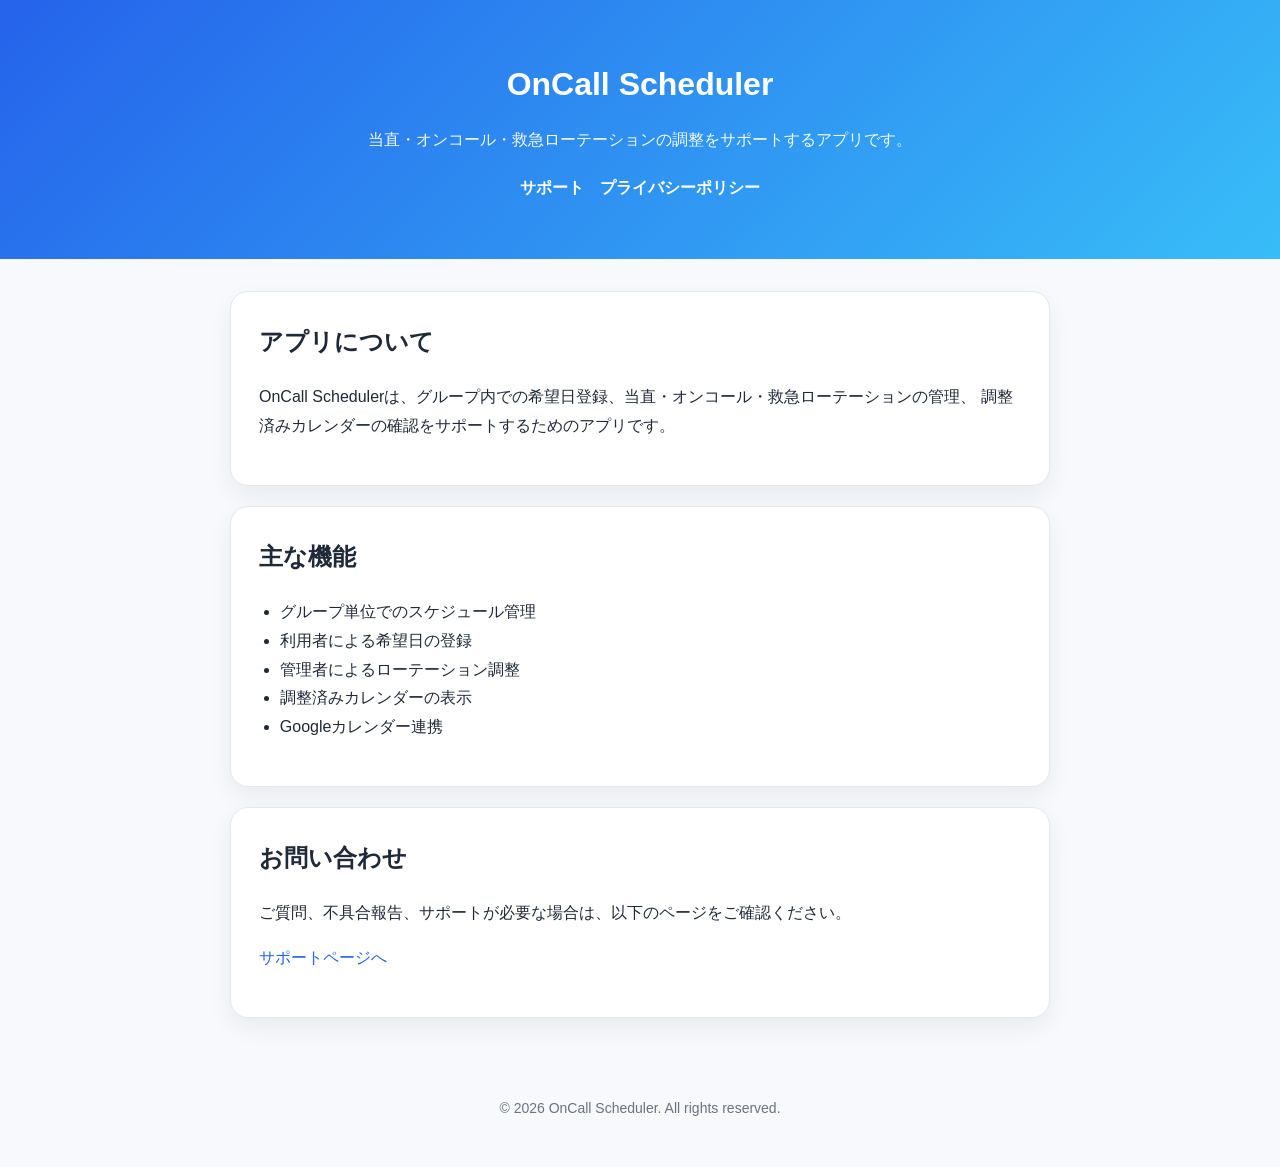
==== index.html @ a82d3717 "Add files via upload" ====
<!DOCTYPE html>
<html lang="ja">
<head>
  <meta charset="UTF-8">
  <meta name="viewport" content="width=device-width, initial-scale=1.0">
  <title>OnCall Scheduler</title>
  <link rel="stylesheet" href="style.css">
</head>
<body>
  <header>
    <h1>OnCall Scheduler</h1>
    <p>当直・オンコール・救急ローテーションの調整をサポートするアプリです。</p>
    <nav class="nav">
      <a href="support.html">サポート</a>
      <a href="privacy.html">プライバシーポリシー</a>
    </nav>
  </header>

  <main>
    <section class="card">
      <h2>アプリについて</h2>
      <p>
        OnCall Schedulerは、グループ内での希望日登録、当直・オンコール・救急ローテーションの管理、
        調整済みカレンダーの確認をサポートするためのアプリです。
      </p>
    </section>

    <section class="card">
      <h2>主な機能</h2>
      <ul>
        <li>グループ単位でのスケジュール管理</li>
        <li>利用者による希望日の登録</li>
        <li>管理者によるローテーション調整</li>
        <li>調整済みカレンダーの表示</li>
        <li>Googleカレンダー連携</li>
      </ul>
    </section>

    <section class="card">
      <h2>お問い合わせ</h2>
      <p>
        ご質問、不具合報告、サポートが必要な場合は、以下のページをご確認ください。
      </p>
      <p><a href="support.html">サポートページへ</a></p>
    </section>
  </main>

  <footer>
    <p>&copy; 2026 OnCall Scheduler. All rights reserved.</p>
  </footer>
</body>
</html>
---- style.css ----
:root {
  --bg: #f7f9fc;
  --card: #ffffff;
  --text: #1f2937;
  --muted: #6b7280;
  --primary: #2563eb;
  --border: #e5e7eb;
}

* {
  box-sizing: border-box;
}

body {
  margin: 0;
  font-family: -apple-system, BlinkMacSystemFont, "Helvetica Neue", "Hiragino Sans", "Yu Gothic", sans-serif;
  background: var(--bg);
  color: var(--text);
  line-height: 1.8;
}

header {
  background: linear-gradient(135deg, #2563eb, #38bdf8);
  color: white;
  padding: 56px 20px;
  text-align: center;
}

header h1 {
  margin: 0;
  font-size: 32px;
}

header p {
  margin-top: 12px;
  font-size: 16px;
  opacity: 0.95;
}

main {
  max-width: 860px;
  margin: 32px auto;
  padding: 0 20px;
}

.card {
  background: var(--card);
  border: 1px solid var(--border);
  border-radius: 18px;
  padding: 28px;
  margin-bottom: 20px;
  box-shadow: 0 10px 24px rgba(15, 23, 42, 0.06);
}

h2 {
  margin-top: 0;
  font-size: 24px;
}

a {
  color: var(--primary);
  text-decoration: none;
}

a:hover {
  text-decoration: underline;
}

ul {
  padding-left: 1.3em;
}

footer {
  text-align: center;
  color: var(--muted);
  padding: 32px 20px;
  font-size: 14px;
}

.nav {
  display: flex;
  gap: 16px;
  justify-content: center;
  flex-wrap: wrap;
  margin-top: 20px;
}

.nav a {
  color: white;
  font-weight: 600;
}

.small {
  color: var(--muted);
  font-size: 14px;
}
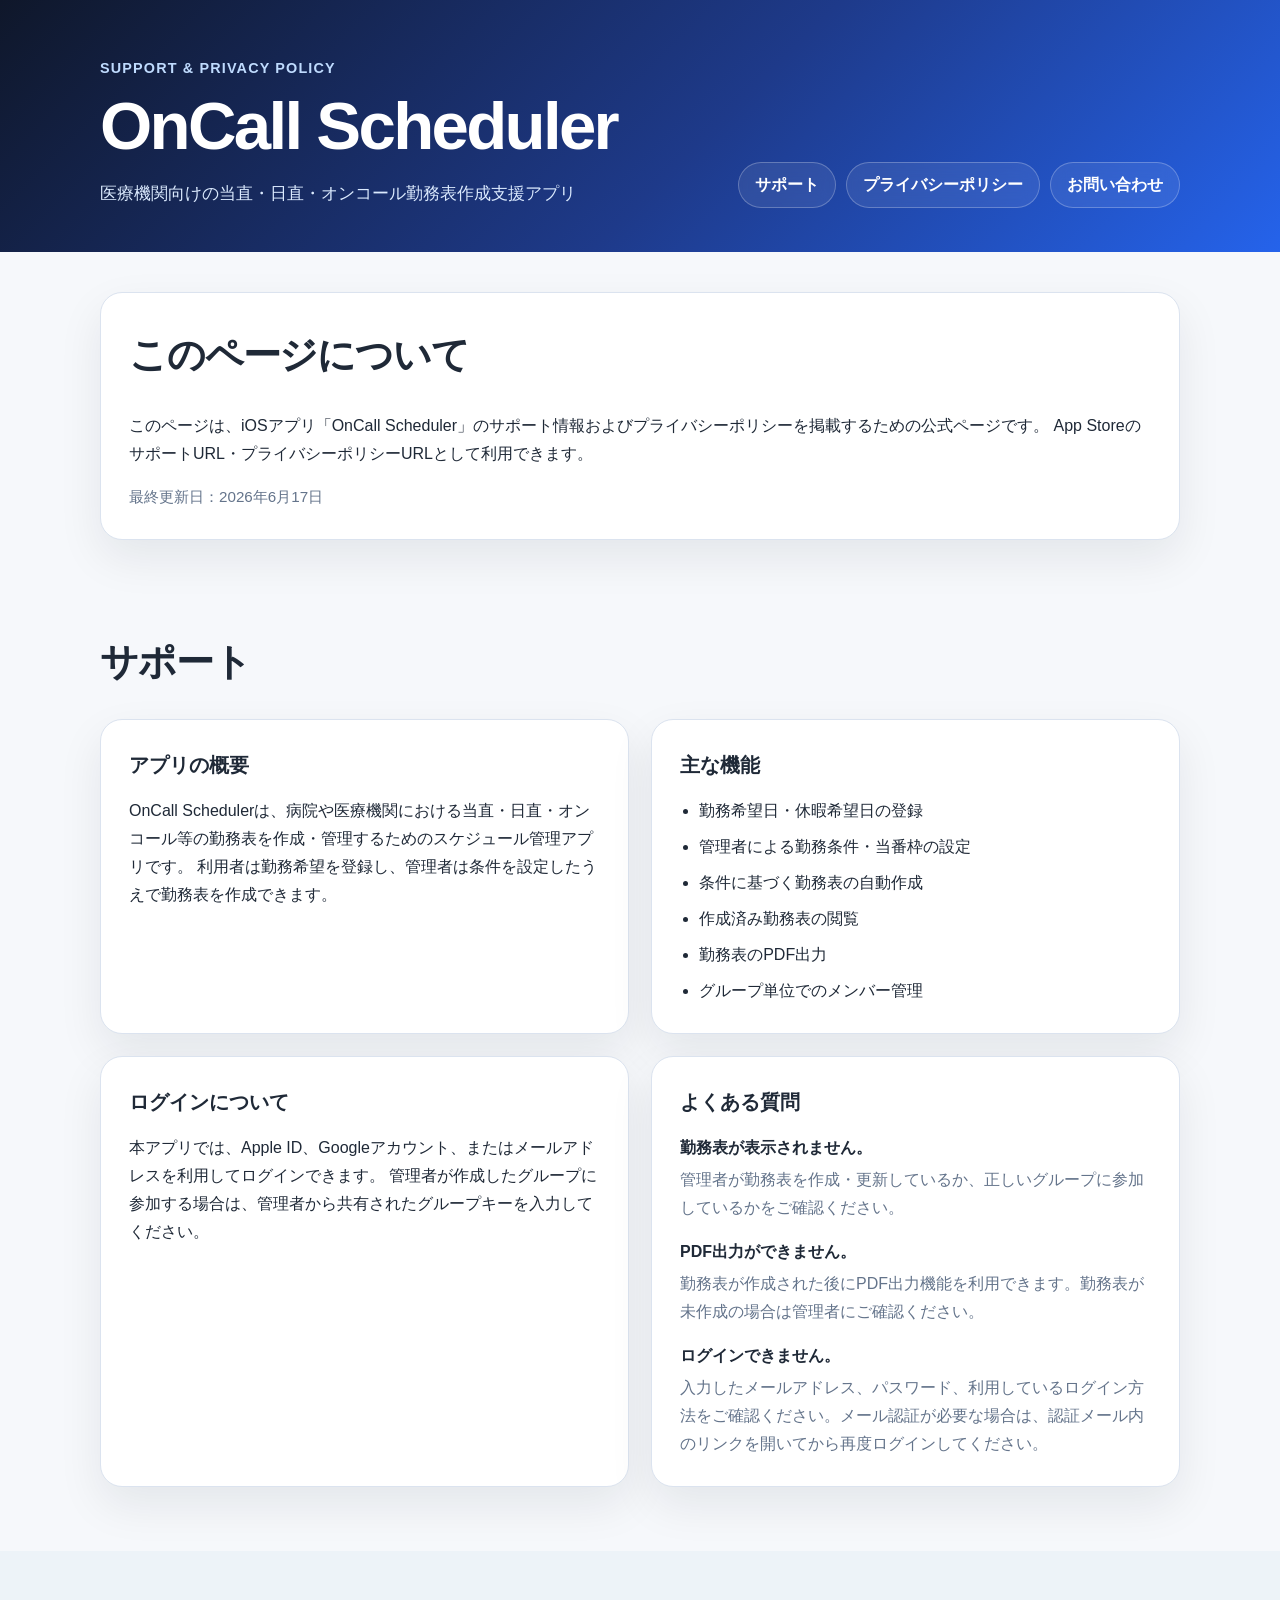
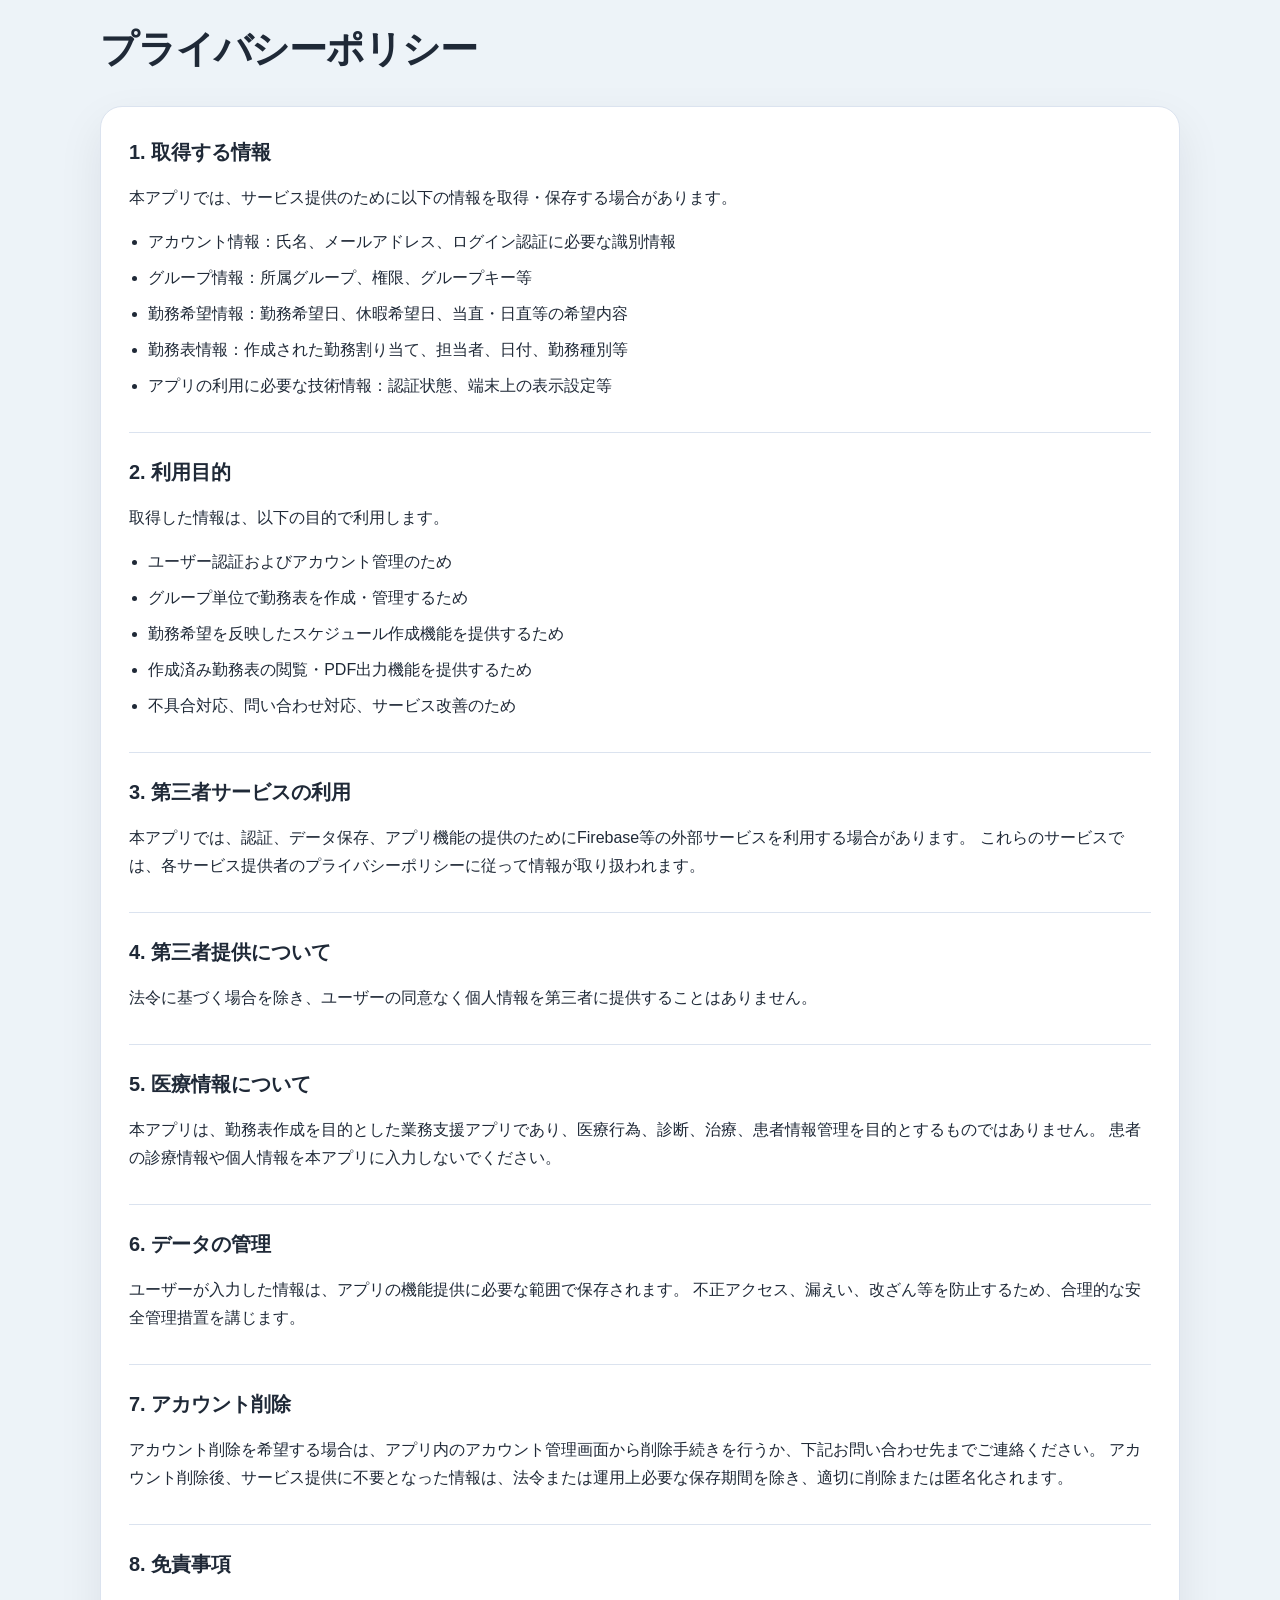
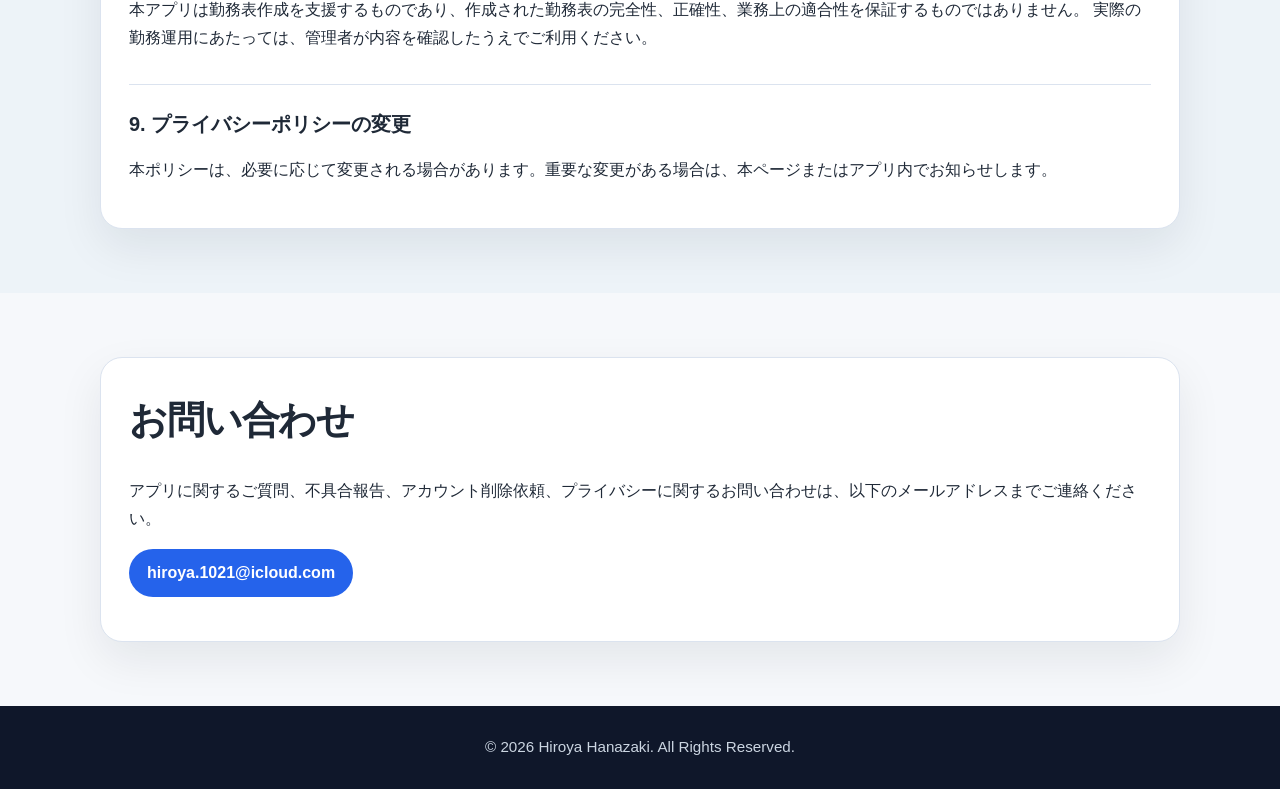
==== commit e1756914: "Add files via upload" ====
--- a/index.html
+++ b/index.html
@@ -1,52 +1,177 @@
 <!DOCTYPE html>
 <html lang="ja">
 <head>
-  <meta charset="UTF-8">
-  <meta name="viewport" content="width=device-width, initial-scale=1.0">
-  <title>OnCall Scheduler</title>
-  <link rel="stylesheet" href="style.css">
+  <meta charset="UTF-8" />
+  <meta name="viewport" content="width=device-width, initial-scale=1.0" />
+  <title>OnCall Scheduler サポート / プライバシーポリシー</title>
+  <meta name="description" content="OnCall Schedulerのサポートページおよびプライバシーポリシーです。" />
+  <link rel="stylesheet" href="style.css" />
 </head>
 <body>
-  <header>
-    <h1>OnCall Scheduler</h1>
-    <p>当直・オンコール・救急ローテーションの調整をサポートするアプリです。</p>
-    <nav class="nav">
-      <a href="support.html">サポート</a>
-      <a href="privacy.html">プライバシーポリシー</a>
-    </nav>
+  <header class="site-header">
+    <div class="container header-inner">
+      <div>
+        <p class="eyebrow">Support & Privacy Policy</p>
+        <h1>OnCall Scheduler</h1>
+        <p class="lead">医療機関向けの当直・日直・オンコール勤務表作成支援アプリ</p>
+      </div>
+      <nav class="nav" aria-label="ページ内ナビゲーション">
+        <a href="#support">サポート</a>
+        <a href="#privacy">プライバシーポリシー</a>
+        <a href="#contact">お問い合わせ</a>
+      </nav>
+    </div>
   </header>
 
   <main>
-    <section class="card">
-      <h2>アプリについて</h2>
-      <p>
-        OnCall Schedulerは、グループ内での希望日登録、当直・オンコール・救急ローテーションの管理、
-        調整済みカレンダーの確認をサポートするためのアプリです。
-      </p>
+    <section class="section hero">
+      <div class="container card">
+        <h2>このページについて</h2>
+        <p>
+          このページは、iOSアプリ「OnCall Scheduler」のサポート情報およびプライバシーポリシーを掲載するための公式ページです。
+          App StoreのサポートURL・プライバシーポリシーURLとして利用できます。
+        </p>
+        <p class="updated">最終更新日：2026年6月17日</p>
+      </div>
     </section>
 
-    <section class="card">
-      <h2>主な機能</h2>
-      <ul>
-        <li>グループ単位でのスケジュール管理</li>
-        <li>利用者による希望日の登録</li>
-        <li>管理者によるローテーション調整</li>
-        <li>調整済みカレンダーの表示</li>
-        <li>Googleカレンダー連携</li>
-      </ul>
+    <section id="support" class="section">
+      <div class="container">
+        <h2>サポート</h2>
+
+        <div class="grid">
+          <article class="card">
+            <h3>アプリの概要</h3>
+            <p>
+              OnCall Schedulerは、病院や医療機関における当直・日直・オンコール等の勤務表を作成・管理するためのスケジュール管理アプリです。
+              利用者は勤務希望を登録し、管理者は条件を設定したうえで勤務表を作成できます。
+            </p>
+          </article>
+
+          <article class="card">
+            <h3>主な機能</h3>
+            <ul>
+              <li>勤務希望日・休暇希望日の登録</li>
+              <li>管理者による勤務条件・当番枠の設定</li>
+              <li>条件に基づく勤務表の自動作成</li>
+              <li>作成済み勤務表の閲覧</li>
+              <li>勤務表のPDF出力</li>
+              <li>グループ単位でのメンバー管理</li>
+            </ul>
+          </article>
+
+          <article class="card">
+            <h3>ログインについて</h3>
+            <p>
+              本アプリでは、Apple ID、Googleアカウント、またはメールアドレスを利用してログインできます。
+              管理者が作成したグループに参加する場合は、管理者から共有されたグループキーを入力してください。
+            </p>
+          </article>
+
+          <article class="card">
+            <h3>よくある質問</h3>
+            <dl>
+              <dt>勤務表が表示されません。</dt>
+              <dd>管理者が勤務表を作成・更新しているか、正しいグループに参加しているかをご確認ください。</dd>
+
+              <dt>PDF出力ができません。</dt>
+              <dd>勤務表が作成された後にPDF出力機能を利用できます。勤務表が未作成の場合は管理者にご確認ください。</dd>
+
+              <dt>ログインできません。</dt>
+              <dd>入力したメールアドレス、パスワード、利用しているログイン方法をご確認ください。メール認証が必要な場合は、認証メール内のリンクを開いてから再度ログインしてください。</dd>
+            </dl>
+          </article>
+        </div>
+      </div>
     </section>
 
-    <section class="card">
-      <h2>お問い合わせ</h2>
-      <p>
-        ご質問、不具合報告、サポートが必要な場合は、以下のページをご確認ください。
-      </p>
-      <p><a href="support.html">サポートページへ</a></p>
+    <section id="privacy" class="section section-muted">
+      <div class="container">
+        <h2>プライバシーポリシー</h2>
+
+        <article class="card policy">
+          <h3>1. 取得する情報</h3>
+          <p>
+            本アプリでは、サービス提供のために以下の情報を取得・保存する場合があります。
+          </p>
+          <ul>
+            <li>アカウント情報：氏名、メールアドレス、ログイン認証に必要な識別情報</li>
+            <li>グループ情報：所属グループ、権限、グループキー等</li>
+            <li>勤務希望情報：勤務希望日、休暇希望日、当直・日直等の希望内容</li>
+            <li>勤務表情報：作成された勤務割り当て、担当者、日付、勤務種別等</li>
+            <li>アプリの利用に必要な技術情報：認証状態、端末上の表示設定等</li>
+          </ul>
+
+          <h3>2. 利用目的</h3>
+          <p>取得した情報は、以下の目的で利用します。</p>
+          <ul>
+            <li>ユーザー認証およびアカウント管理のため</li>
+            <li>グループ単位で勤務表を作成・管理するため</li>
+            <li>勤務希望を反映したスケジュール作成機能を提供するため</li>
+            <li>作成済み勤務表の閲覧・PDF出力機能を提供するため</li>
+            <li>不具合対応、問い合わせ対応、サービス改善のため</li>
+          </ul>
+
+          <h3>3. 第三者サービスの利用</h3>
+          <p>
+            本アプリでは、認証、データ保存、アプリ機能の提供のためにFirebase等の外部サービスを利用する場合があります。
+            これらのサービスでは、各サービス提供者のプライバシーポリシーに従って情報が取り扱われます。
+          </p>
+
+          <h3>4. 第三者提供について</h3>
+          <p>
+            法令に基づく場合を除き、ユーザーの同意なく個人情報を第三者に提供することはありません。
+          </p>
+
+          <h3>5. 医療情報について</h3>
+          <p>
+            本アプリは、勤務表作成を目的とした業務支援アプリであり、医療行為、診断、治療、患者情報管理を目的とするものではありません。
+            患者の診療情報や個人情報を本アプリに入力しないでください。
+          </p>
+
+          <h3>6. データの管理</h3>
+          <p>
+            ユーザーが入力した情報は、アプリの機能提供に必要な範囲で保存されます。
+            不正アクセス、漏えい、改ざん等を防止するため、合理的な安全管理措置を講じます。
+          </p>
+
+          <h3>7. アカウント削除</h3>
+          <p>
+            アカウント削除を希望する場合は、アプリ内のアカウント管理画面から削除手続きを行うか、下記お問い合わせ先までご連絡ください。
+            アカウント削除後、サービス提供に不要となった情報は、法令または運用上必要な保存期間を除き、適切に削除または匿名化されます。
+          </p>
+
+          <h3>8. 免責事項</h3>
+          <p>
+            本アプリは勤務表作成を支援するものであり、作成された勤務表の完全性、正確性、業務上の適合性を保証するものではありません。
+            実際の勤務運用にあたっては、管理者が内容を確認したうえでご利用ください。
+          </p>
+
+          <h3>9. プライバシーポリシーの変更</h3>
+          <p>
+            本ポリシーは、必要に応じて変更される場合があります。重要な変更がある場合は、本ページまたはアプリ内でお知らせします。
+          </p>
+        </article>
+      </div>
+    </section>
+
+    <section id="contact" class="section">
+      <div class="container card">
+        <h2>お問い合わせ</h2>
+        <p>
+          アプリに関するご質問、不具合報告、アカウント削除依頼、プライバシーに関するお問い合わせは、以下のメールアドレスまでご連絡ください。
+        </p>
+        <p class="contact">
+          <a href="mailto:hiroya.1021@icloud.com">hiroya.1021@icloud.com</a>
+        </p>
+      </div>
     </section>
   </main>
 
-  <footer>
-    <p>&copy; 2026 OnCall Scheduler. All rights reserved.</p>
+  <footer class="site-footer">
+    <div class="container">
+      <p>© 2026 Hiroya Hanazaki. All Rights Reserved.</p>
+    </div>
   </footer>
 </body>
 </html>
--- a/style.css
+++ b/style.css
@@ -1,60 +1,30 @@
 :root {
-  --bg: #f7f9fc;
-  --card: #ffffff;
+  --bg: #f6f8fb;
+  --surface: #ffffff;
+  --surface-muted: #edf3f8;
   --text: #1f2937;
-  --muted: #6b7280;
+  --muted: #64748b;
   --primary: #2563eb;
-  --border: #e5e7eb;
+  --primary-dark: #1d4ed8;
+  --border: #dbe3ef;
+  --shadow: 0 18px 45px rgba(15, 23, 42, 0.08);
+  --radius: 22px;
 }
 
 * {
   box-sizing: border-box;
 }
 
+html {
+  scroll-behavior: smooth;
+}
+
 body {
   margin: 0;
-  font-family: -apple-system, BlinkMacSystemFont, "Helvetica Neue", "Hiragino Sans", "Yu Gothic", sans-serif;
+  font-family: -apple-system, BlinkMacSystemFont, "Helvetica Neue", "Hiragino Sans", "Yu Gothic", "YuGothic", Meiryo, sans-serif;
+  color: var(--text);
   background: var(--bg);
-  color: var(--text);
-  line-height: 1.8;
-}
-
-header {
-  background: linear-gradient(135deg, #2563eb, #38bdf8);
-  color: white;
-  padding: 56px 20px;
-  text-align: center;
-}
-
-header h1 {
-  margin: 0;
-  font-size: 32px;
-}
-
-header p {
-  margin-top: 12px;
-  font-size: 16px;
-  opacity: 0.95;
-}
-
-main {
-  max-width: 860px;
-  margin: 32px auto;
-  padding: 0 20px;
-}
-
-.card {
-  background: var(--card);
-  border: 1px solid var(--border);
-  border-radius: 18px;
-  padding: 28px;
-  margin-bottom: 20px;
-  box-shadow: 0 10px 24px rgba(15, 23, 42, 0.06);
-}
-
-h2 {
-  margin-top: 0;
-  font-size: 24px;
+  line-height: 1.75;
 }
 
 a {
@@ -63,34 +33,215 @@
 }
 
 a:hover {
+  color: var(--primary-dark);
   text-decoration: underline;
 }
 
-ul {
-  padding-left: 1.3em;
-}
-
-footer {
-  text-align: center;
-  color: var(--muted);
-  padding: 32px 20px;
-  font-size: 14px;
+.container {
+  width: min(1080px, calc(100% - 32px));
+  margin: 0 auto;
+}
+
+.site-header {
+  background: linear-gradient(135deg, #0f172a 0%, #1e3a8a 55%, #2563eb 100%);
+  color: #ffffff;
+  padding: 56px 0 44px;
+}
+
+.header-inner {
+  display: flex;
+  align-items: flex-end;
+  justify-content: space-between;
+  gap: 32px;
+}
+
+.eyebrow {
+  margin: 0 0 10px;
+  color: #bfdbfe;
+  font-size: 0.9rem;
+  font-weight: 700;
+  letter-spacing: 0.08em;
+  text-transform: uppercase;
+}
+
+h1 {
+  margin: 0;
+  font-size: clamp(2.4rem, 6vw, 4.2rem);
+  line-height: 1.05;
+  letter-spacing: -0.04em;
+}
+
+.lead {
+  margin: 16px 0 0;
+  max-width: 680px;
+  color: #dbeafe;
+  font-size: 1.08rem;
 }
 
 .nav {
   display: flex;
-  gap: 16px;
+  flex-wrap: wrap;
+  gap: 10px;
+  justify-content: flex-end;
+}
+
+.nav a {
+  display: inline-flex;
+  align-items: center;
   justify-content: center;
-  flex-wrap: wrap;
-  margin-top: 20px;
-}
-
-.nav a {
-  color: white;
-  font-weight: 600;
-}
-
-.small {
+  min-height: 42px;
+  padding: 8px 16px;
+  border: 1px solid rgba(255,255,255,0.25);
+  border-radius: 999px;
+  color: #ffffff;
+  background: rgba(255,255,255,0.08);
+  backdrop-filter: blur(8px);
+  font-weight: 700;
+}
+
+.nav a:hover {
+  background: rgba(255,255,255,0.18);
+  text-decoration: none;
+}
+
+.section {
+  padding: 64px 0;
+}
+
+.hero {
+  padding-top: 40px;
+  padding-bottom: 24px;
+}
+
+.section-muted {
+  background: var(--surface-muted);
+}
+
+h2 {
+  margin: 0 0 24px;
+  font-size: clamp(1.65rem, 4vw, 2.4rem);
+  letter-spacing: -0.03em;
+}
+
+h3 {
+  margin: 0 0 14px;
+  font-size: 1.25rem;
+}
+
+p {
+  margin: 0 0 16px;
+}
+
+ul {
+  margin: 0;
+  padding-left: 1.2em;
+}
+
+li + li {
+  margin-top: 8px;
+}
+
+.card {
+  background: var(--surface);
+  border: 1px solid var(--border);
+  border-radius: var(--radius);
+  padding: 28px;
+  box-shadow: var(--shadow);
+}
+
+.grid {
+  display: grid;
+  grid-template-columns: repeat(2, minmax(0, 1fr));
+  gap: 22px;
+}
+
+.updated {
   color: var(--muted);
-  font-size: 14px;
-}
+  font-size: 0.95rem;
+  margin-bottom: 0;
+}
+
+dl {
+  margin: 0;
+}
+
+dt {
+  font-weight: 800;
+  margin-top: 16px;
+}
+
+dt:first-child {
+  margin-top: 0;
+}
+
+dd {
+  margin: 4px 0 0;
+  color: var(--muted);
+}
+
+.policy h3 {
+  margin-top: 32px;
+  padding-top: 22px;
+  border-top: 1px solid var(--border);
+}
+
+.policy h3:first-child {
+  margin-top: 0;
+  padding-top: 0;
+  border-top: none;
+}
+
+.contact a {
+  display: inline-flex;
+  align-items: center;
+  min-height: 48px;
+  padding: 10px 18px;
+  border-radius: 999px;
+  color: #ffffff;
+  background: var(--primary);
+  font-weight: 800;
+}
+
+.contact a:hover {
+  background: var(--primary-dark);
+  text-decoration: none;
+}
+
+.site-footer {
+  padding: 28px 0;
+  color: #cbd5e1;
+  background: #0f172a;
+  text-align: center;
+}
+
+.site-footer p {
+  margin: 0;
+  font-size: 0.95rem;
+}
+
+@media (max-width: 760px) {
+  .site-header {
+    padding: 42px 0 34px;
+  }
+
+  .header-inner {
+    align-items: flex-start;
+    flex-direction: column;
+  }
+
+  .nav {
+    justify-content: flex-start;
+  }
+
+  .section {
+    padding: 44px 0;
+  }
+
+  .grid {
+    grid-template-columns: 1fr;
+  }
+
+  .card {
+    padding: 22px;
+  }
+}
